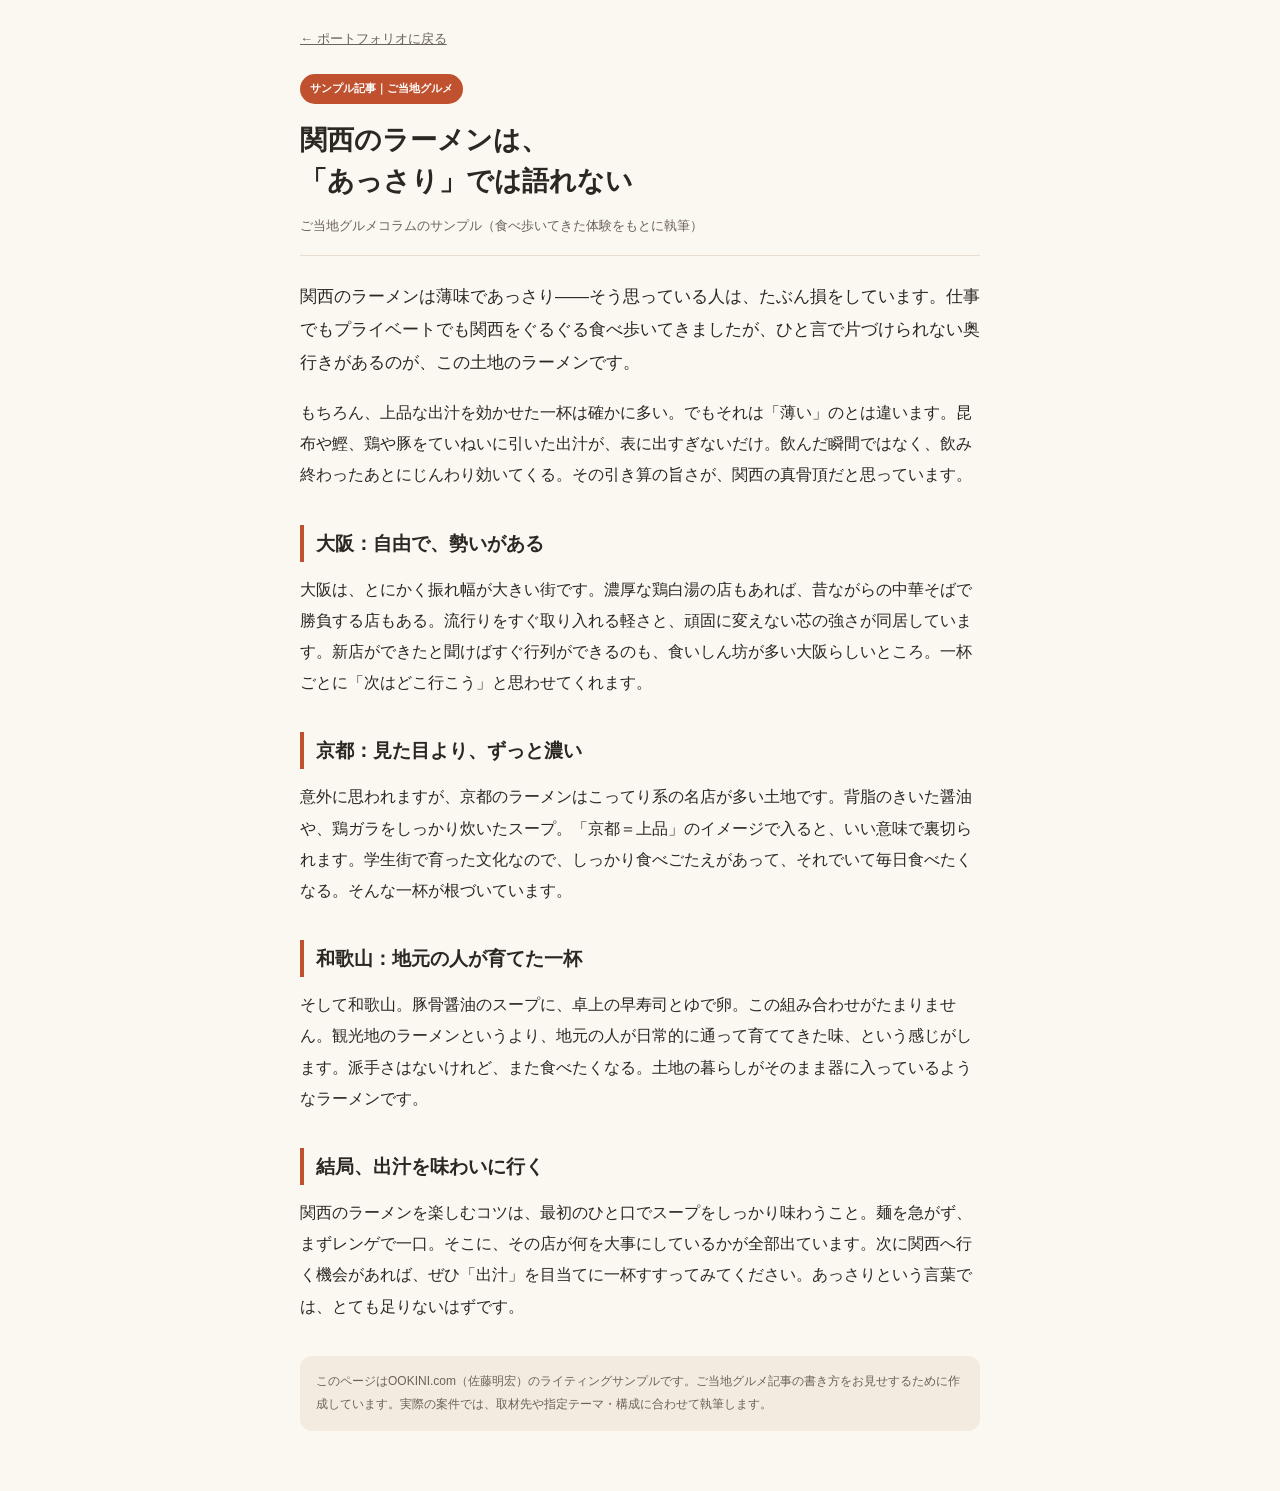
==== articles/関西ご当地ラーメン.html @ 9a379c71 "OOKINI.com ポートフォリオ初版（LP3点＋ライティングサンプル2本） Co-Authored-By: Claude Opus 4.8 <noreply@anthropic.com>" ====
<!DOCTYPE html>
<html lang="ja">
<head>
<meta charset="UTF-8">
<meta name="viewport" content="width=device-width, initial-scale=1.0">
<title>関西のラーメンは、出汁で語れ。｜ご当地グルメ（サンプル記事）</title>
<style>
  :root{--ink:#2b2723;--sub:#6b6258;--line:#e7ddd0;--bg:#fbf7f1;--accent:#c0512f;--soft:#f3ebe0}
  *{box-sizing:border-box;margin:0;padding:0}
  body{font-family:"Hiragino Kaku Gothic ProN","Yu Gothic",sans-serif;color:var(--ink);background:var(--bg);line-height:1.95}
  .top{max-width:720px;margin:0 auto;padding:22px 20px 0}
  .back{font-size:13px;color:var(--sub)}
  article{max-width:720px;margin:0 auto;padding:18px 20px 60px}
  .tag{display:inline-block;font-size:11px;font-weight:700;color:#fff;background:var(--accent);padding:4px 10px;border-radius:20px}
  h1{font-size:27px;font-weight:700;line-height:1.55;margin:16px 0 10px}
  .meta{font-size:13px;color:var(--sub);border-bottom:1px solid var(--line);padding-bottom:16px;margin-bottom:24px}
  h2{font-size:19px;font-weight:700;margin:34px 0 12px;padding-left:12px;border-left:4px solid var(--accent)}
  p{font-size:16px;margin:0 0 18px}
  .lead{font-size:17px;font-weight:500}
  .note{font-size:12px;color:var(--sub);background:var(--soft);border-radius:12px;padding:14px 16px;margin-top:34px}
</style>
</head>
<body>
<div class="top"><a class="back" href="../index.html">← ポートフォリオに戻る</a></div>
<article>
  <span class="tag">サンプル記事｜ご当地グルメ</span>
  <h1>関西のラーメンは、<br>「あっさり」では語れない</h1>
  <div class="meta">ご当地グルメコラムのサンプル（食べ歩いてきた体験をもとに執筆）</div>

  <p class="lead">関西のラーメンは薄味であっさり——そう思っている人は、たぶん損をしています。仕事でもプライベートでも関西をぐるぐる食べ歩いてきましたが、ひと言で片づけられない奥行きがあるのが、この土地のラーメンです。</p>

  <p>もちろん、上品な出汁を効かせた一杯は確かに多い。でもそれは「薄い」のとは違います。昆布や鰹、鶏や豚をていねいに引いた出汁が、表に出すぎないだけ。飲んだ瞬間ではなく、飲み終わったあとにじんわり効いてくる。その引き算の旨さが、関西の真骨頂だと思っています。</p>

  <h2>大阪：自由で、勢いがある</h2>
  <p>大阪は、とにかく振れ幅が大きい街です。濃厚な鶏白湯の店もあれば、昔ながらの中華そばで勝負する店もある。流行りをすぐ取り入れる軽さと、頑固に変えない芯の強さが同居しています。新店ができたと聞けばすぐ行列ができるのも、食いしん坊が多い大阪らしいところ。一杯ごとに「次はどこ行こう」と思わせてくれます。</p>

  <h2>京都：見た目より、ずっと濃い</h2>
  <p>意外に思われますが、京都のラーメンはこってり系の名店が多い土地です。背脂のきいた醤油や、鶏ガラをしっかり炊いたスープ。「京都＝上品」のイメージで入ると、いい意味で裏切られます。学生街で育った文化なので、しっかり食べごたえがあって、それでいて毎日食べたくなる。そんな一杯が根づいています。</p>

  <h2>和歌山：地元の人が育てた一杯</h2>
  <p>そして和歌山。豚骨醤油のスープに、卓上の早寿司とゆで卵。この組み合わせがたまりません。観光地のラーメンというより、地元の人が日常的に通って育ててきた味、という感じがします。派手さはないけれど、また食べたくなる。土地の暮らしがそのまま器に入っているようなラーメンです。</p>

  <h2>結局、出汁を味わいに行く</h2>
  <p>関西のラーメンを楽しむコツは、最初のひと口でスープをしっかり味わうこと。麺を急がず、まずレンゲで一口。そこに、その店が何を大事にしているかが全部出ています。次に関西へ行く機会があれば、ぜひ「出汁」を目当てに一杯すすってみてください。あっさりという言葉では、とても足りないはずです。</p>

  <div class="note">このページはOOKINI.com（佐藤明宏）のライティングサンプルです。ご当地グルメ記事の書き方をお見せするために作成しています。実際の案件では、取材先や指定テーマ・構成に合わせて執筆します。</div>
</article>
</body>
</html>
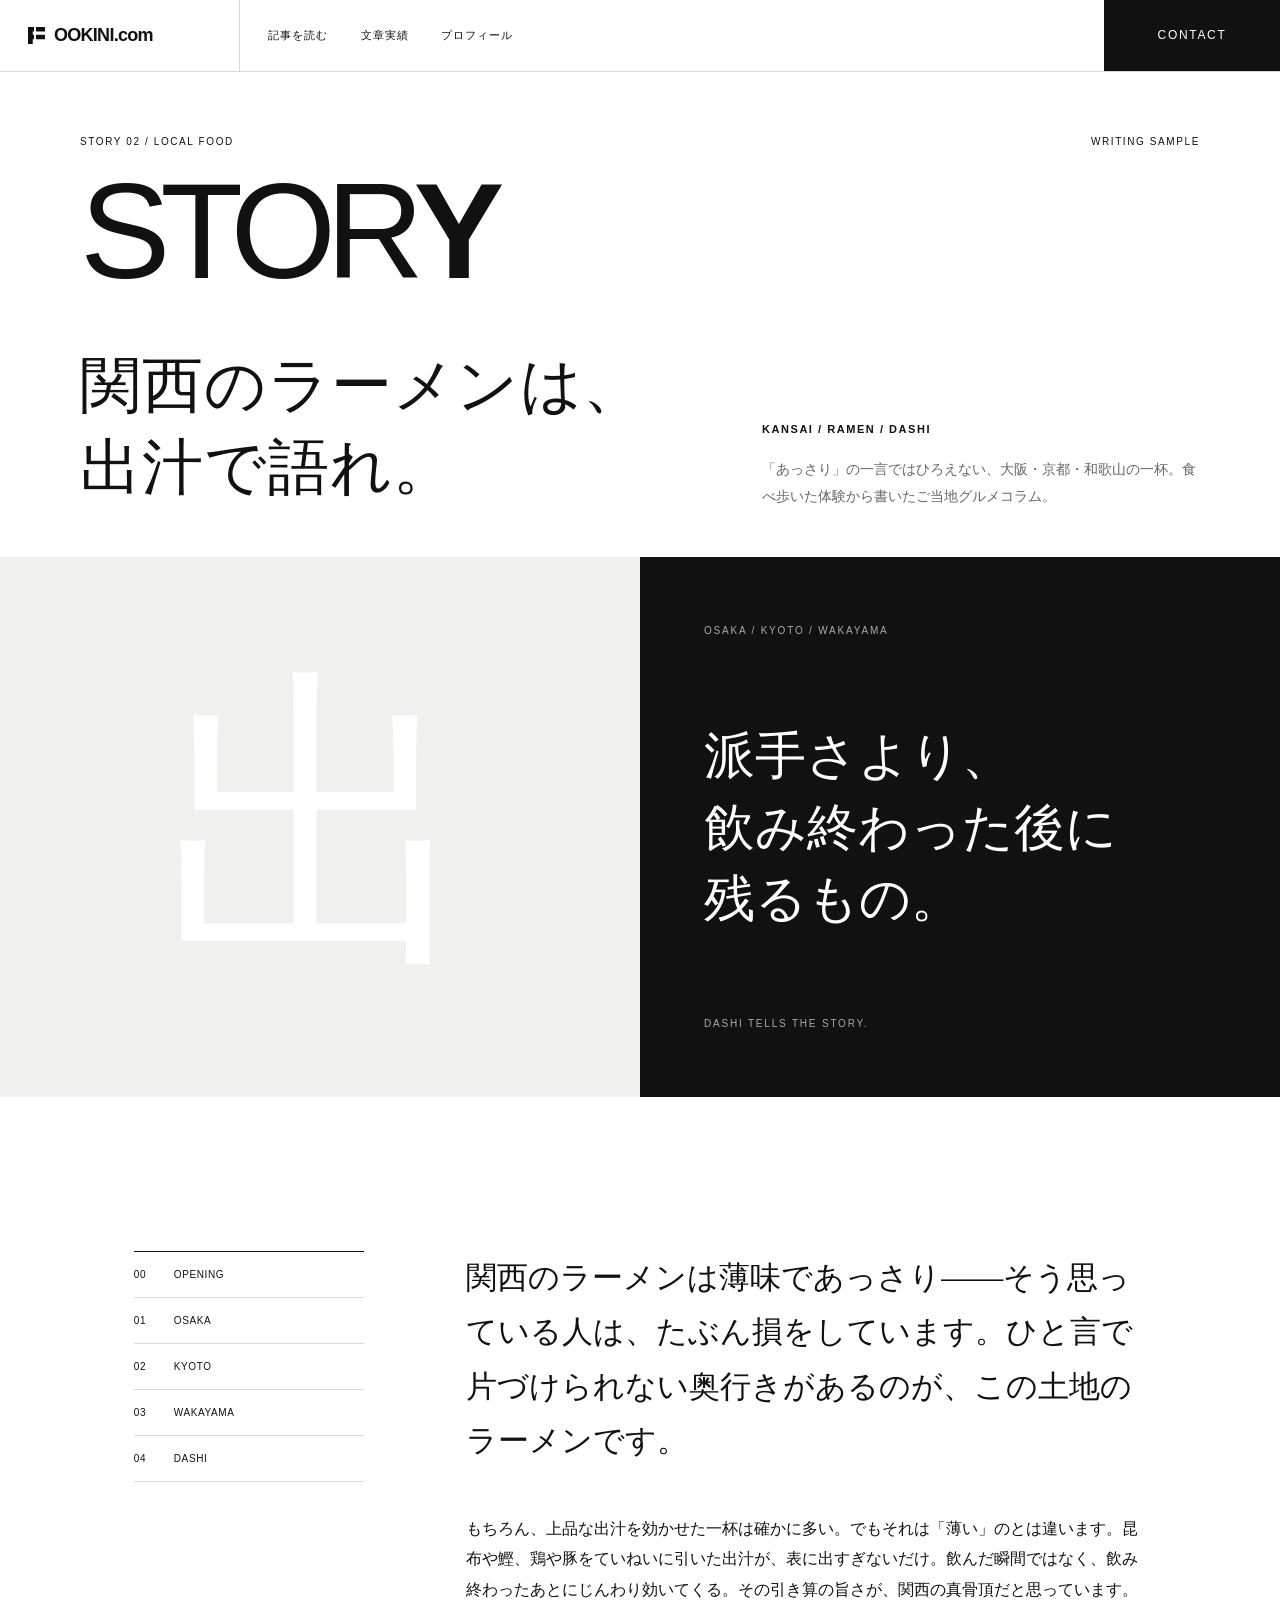
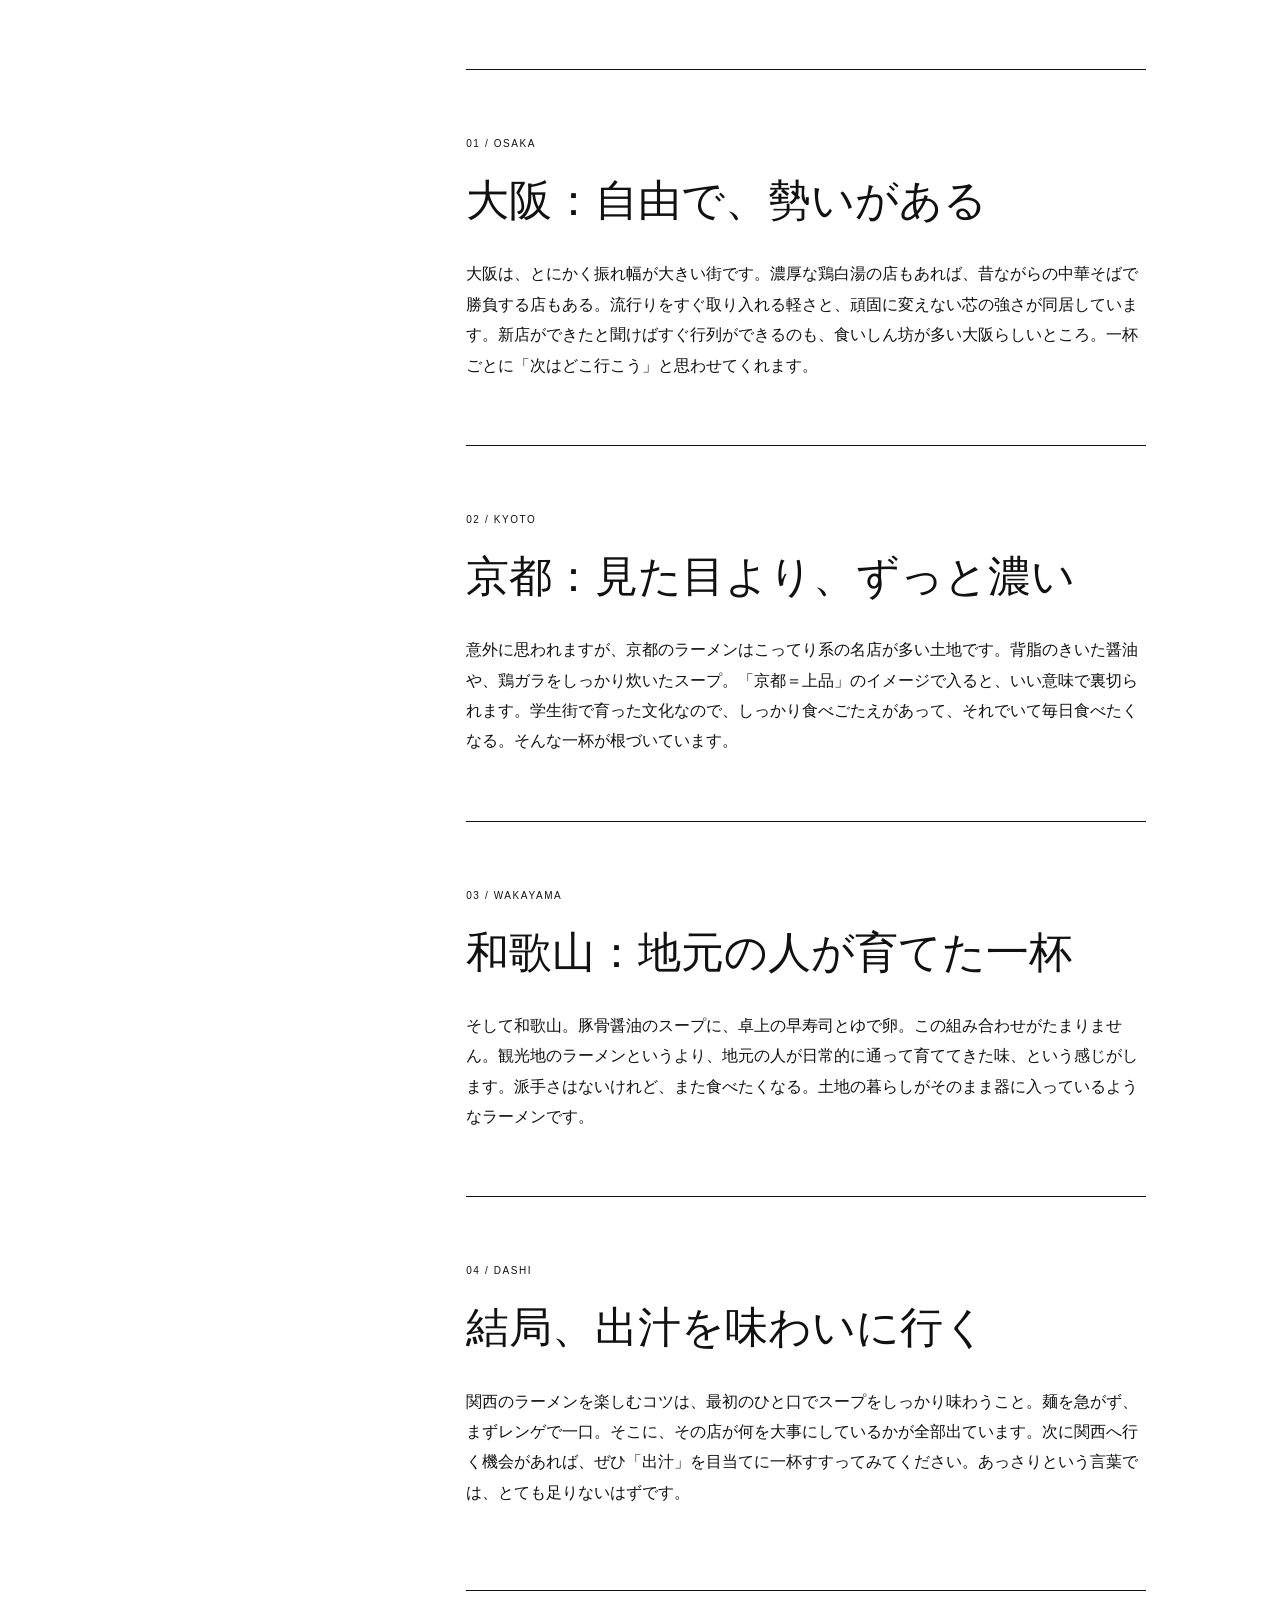
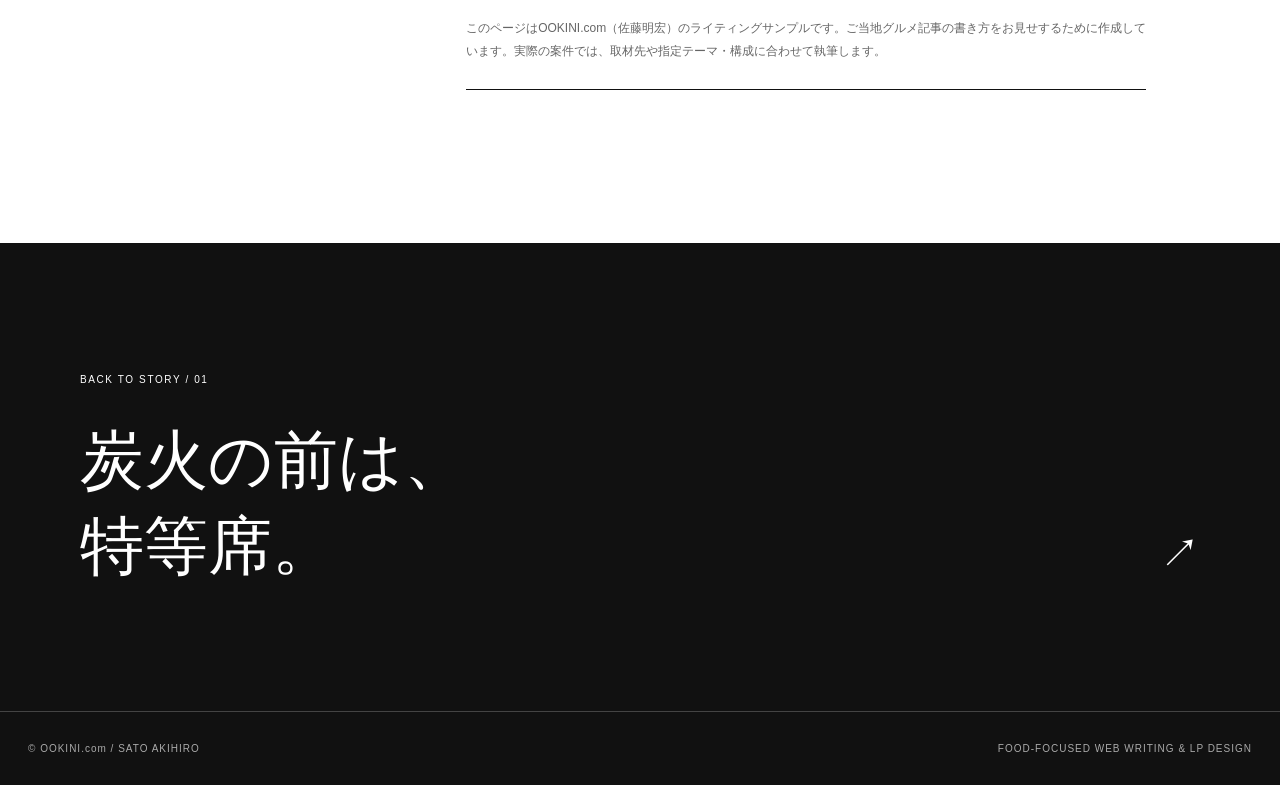
==== commit 9ba30934: "ポートフォリオTOP: PC/スマホ両対応で見出しの見切れ修正・キャッチ拡大＋縦組み英字・改行と読点を改善" ====
--- a/articles/関西ご当地ラーメン.html
+++ b/articles/関西ご当地ラーメン.html
@@ -1,49 +1,37 @@
-<!DOCTYPE html>
+<!doctype html>
 <html lang="ja">
 <head>
-<meta charset="UTF-8">
-<meta name="viewport" content="width=device-width, initial-scale=1.0">
-<title>関西のラーメンは、出汁で語れ。｜ご当地グルメ（サンプル記事）</title>
+<meta charset="utf-8">
+<meta name="viewport" content="width=device-width,initial-scale=1">
+<title>関西のラーメンは、出汁で語れ。｜OOKINI.com</title>
+<meta name="description" content="食べ歩いてきた体験から書いた、OOKINI.comの関西ご当地ラーメンコラムです。">
 <style>
-  :root{--ink:#2b2723;--sub:#6b6258;--line:#e7ddd0;--bg:#fbf7f1;--accent:#c0512f;--soft:#f3ebe0}
-  *{box-sizing:border-box;margin:0;padding:0}
-  body{font-family:"Hiragino Kaku Gothic ProN","Yu Gothic",sans-serif;color:var(--ink);background:var(--bg);line-height:1.95}
-  .top{max-width:720px;margin:0 auto;padding:22px 20px 0}
-  .back{font-size:13px;color:var(--sub)}
-  article{max-width:720px;margin:0 auto;padding:18px 20px 60px}
-  .tag{display:inline-block;font-size:11px;font-weight:700;color:#fff;background:var(--accent);padding:4px 10px;border-radius:20px}
-  h1{font-size:27px;font-weight:700;line-height:1.55;margin:16px 0 10px}
-  .meta{font-size:13px;color:var(--sub);border-bottom:1px solid var(--line);padding-bottom:16px;margin-bottom:24px}
-  h2{font-size:19px;font-weight:700;margin:34px 0 12px;padding-left:12px;border-left:4px solid var(--accent)}
-  p{font-size:16px;margin:0 0 18px}
-  .lead{font-size:17px;font-weight:500}
-  .note{font-size:12px;color:var(--sub);background:var(--soft);border-radius:12px;padding:14px 16px;margin-top:34px}
+:root{--white:#fff;--ink:#111;--gray:#f0f0ee;--line:#d9d9d5;--muted:#666;--accent:#d9552f;--sans:"Helvetica Neue","Hiragino Kaku Gothic ProN","Yu Gothic",Arial,sans-serif;--serif:"Yu Mincho","Hiragino Mincho ProN",serif}
+*{box-sizing:border-box}html{scroll-behavior:smooth}body{margin:0;background:var(--white);color:var(--ink);font-family:var(--sans);line-height:1.9;-webkit-font-smoothing:antialiased;overflow-x:hidden}a{color:inherit;text-decoration:none}img{display:block;width:100%;height:100%;object-fit:cover}.shell{width:min(1120px,calc(100% - 40px));margin-inline:auto}
+.progress{position:fixed;z-index:200;left:0;top:0;width:0;height:3px;background:var(--accent)}.header{position:fixed;z-index:100;left:0;right:0;top:0;height:72px;background:rgba(255,255,255,.95);backdrop-filter:blur(12px);display:grid;grid-template-columns:240px 1fr 176px;border-bottom:1px solid var(--line);transition:transform .35s}.header.is-hidden{transform:translateY(-105%)}.brand{display:flex;align-items:center;padding:0 28px;font-size:18px;font-weight:900;letter-spacing:-.04em;border-right:1px solid var(--line)}.brand:before{content:"";width:17px;height:17px;margin-right:9px;background:linear-gradient(90deg,var(--ink) 0 35%,transparent 35% 48%,var(--ink) 48% 100%);clip-path:polygon(0 0,100% 0,100% 27%,28% 27%,28% 45%,100% 45%,100% 72%,28% 72%,28% 100%,0 100%)}.nav{display:flex;align-items:center;padding:0 28px;gap:32px;font-size:11px;letter-spacing:.1em}.nav a{position:relative}.nav a:after{content:"";position:absolute;left:0;right:100%;bottom:-5px;border-bottom:1px solid;transition:right .25s}.nav a:hover:after{right:0}.contact-link{display:flex;align-items:center;justify-content:center;background:var(--ink);color:#fff;font-size:12px;letter-spacing:.14em;text-transform:uppercase}
+.hero{padding:132px 0 0}.eyebrow{display:flex;justify-content:space-between;gap:20px;margin-bottom:26px;font-size:10px;letter-spacing:.16em;text-transform:uppercase}.hero-title{margin:0;font-size:clamp(66px,10.6vw,152px);font-weight:300;line-height:.8;letter-spacing:-.075em}.hero-title strong{font-weight:900}.hero-grid{display:grid;grid-template-columns:minmax(0,1.15fr) minmax(310px,.85fr);gap:clamp(38px,7vw,105px);align-items:end;margin:58px 0 48px}.hero h1{margin:0;font-family:var(--serif);font-size:clamp(34px,4.8vw,66px);font-weight:500;line-height:1.35;letter-spacing:.02em}.intro{margin:0;color:var(--muted);font-size:14px}.intro b{display:block;margin-bottom:16px;color:var(--ink);font-size:11px;letter-spacing:.14em}.visual{position:relative;height:min(54vw,620px);min-height:390px;overflow:hidden;background:var(--ink)}.visual img{filter:saturate(.9) brightness(1.12);animation:breath 13s ease-in-out infinite alternate}.visual-caption{position:absolute;left:0;bottom:0;background:#fff;padding:17px 25px;font-size:10px;letter-spacing:.16em}.visual-side{position:absolute;right:15px;top:17px;color:#fff;writing-mode:vertical-rl;font-size:9px;letter-spacing:.2em;text-shadow:0 1px 8px #000}@keyframes breath{to{transform:scale(1.025)}}.visual.type-visual{display:grid;grid-template-columns:1fr 1fr;background:var(--gray);min-height:440px;height:min(43vw,540px)}.type-visual .kanji{display:grid;place-items:center;font-family:var(--serif);font-size:clamp(150px,25vw,390px);line-height:.7;color:#fff;overflow:hidden}.type-visual .type-copy{background:var(--ink);color:#fff;padding:clamp(30px,5vw,72px);display:flex;flex-direction:column;justify-content:space-between}.type-visual .type-copy b{font-family:var(--serif);font-size:clamp(30px,4vw,58px);font-weight:500;line-height:1.4}.type-visual .type-copy span{font-size:10px;letter-spacing:.18em;color:#aaa}
+.story{display:grid;grid-template-columns:230px minmax(0,680px);justify-content:center;gap:clamp(40px,8vw,120px);padding:clamp(92px,12vw,160px) 0}.story-nav{position:sticky;top:112px;align-self:start;border-top:1px solid var(--ink)}.story-nav a{display:grid;grid-template-columns:30px 1fr;gap:10px;padding:13px 0;border-bottom:1px solid var(--line);font-size:10px;letter-spacing:.06em}.story-nav a:hover{color:var(--accent)}.article-body .lead{font-family:var(--serif);font-size:clamp(22px,2.5vw,31px);line-height:1.75;margin:0 0 46px}.article-body p{font-size:16px;margin:0 0 26px}.chapter{padding-top:64px;margin-top:64px;border-top:1px solid var(--ink)}.chapter-no{display:block;margin-bottom:18px;font-size:10px;letter-spacing:.16em}.chapter h2{font-family:var(--serif);font-size:clamp(27px,3.4vw,43px);font-weight:500;line-height:1.4;margin:0 0 28px}.note{margin-top:82px;padding:26px 0;border-top:1px solid var(--ink);border-bottom:1px solid var(--ink);font-size:12px;color:var(--muted)}
+.next{background:var(--ink);color:#fff;padding:clamp(75px,10vw,120px) 0}.next a{display:grid;grid-template-columns:1fr auto;gap:24px;align-items:end}.next small{font-size:10px;letter-spacing:.16em}.next h2{font-family:var(--serif);font-size:clamp(34px,5vw,68px);font-weight:500;line-height:1.35;margin:24px 0 0}.next span{font-size:40px}.next a:hover h2{color:#ef8a68}footer{padding:27px 28px;border-top:1px solid #444;background:var(--ink);color:#aaa;display:flex;justify-content:space-between;gap:20px;font-size:10px;letter-spacing:.1em}
+.reveal{opacity:0;transform:translateY(30px);transition:opacity .7s ease,transform .85s cubic-bezier(.2,.7,.2,1)}.reveal.in{opacity:1;transform:none}
+@media(max-width:820px){.header{grid-template-columns:1fr 120px;height:64px}.brand{padding:0 18px;border:0}.nav{display:none}.hero{padding-top:104px}.hero-grid{grid-template-columns:1fr;align-items:start;margin:40px 0}.visual{height:60svh}.visual.type-visual{height:auto;grid-template-columns:1fr}.type-visual .kanji{min-height:270px}.type-visual .type-copy{min-height:300px}.story{grid-template-columns:1fr;padding-inline:20px}.story-nav{position:static;display:none}.next a{align-items:start}.next span{font-size:30px}}
+@media(max-width:480px){.shell{width:calc(100% - 28px)}.contact-link{font-size:10px}.hero-title{font-size:20vw}.visual{min-height:390px}.article-body p{font-size:15px}.story{padding-inline:14px}.next h2{font-size:32px}footer{flex-direction:column}}
+@media(prefers-reduced-motion:reduce){*{animation:none!important;transition-duration:.01ms!important;scroll-behavior:auto!important}.reveal{opacity:1;transform:none}}
 </style>
 </head>
 <body>
-<div class="top"><a class="back" href="../index.html">← ポートフォリオに戻る</a></div>
-<article>
-  <span class="tag">サンプル記事｜ご当地グルメ</span>
-  <h1>関西のラーメンは、<br>「あっさり」では語れない</h1>
-  <div class="meta">ご当地グルメコラムのサンプル（食べ歩いてきた体験をもとに執筆）</div>
-
-  <p class="lead">関西のラーメンは薄味であっさり——そう思っている人は、たぶん損をしています。仕事でもプライベートでも関西をぐるぐる食べ歩いてきましたが、ひと言で片づけられない奥行きがあるのが、この土地のラーメンです。</p>
-
-  <p>もちろん、上品な出汁を効かせた一杯は確かに多い。でもそれは「薄い」のとは違います。昆布や鰹、鶏や豚をていねいに引いた出汁が、表に出すぎないだけ。飲んだ瞬間ではなく、飲み終わったあとにじんわり効いてくる。その引き算の旨さが、関西の真骨頂だと思っています。</p>
-
-  <h2>大阪：自由で、勢いがある</h2>
-  <p>大阪は、とにかく振れ幅が大きい街です。濃厚な鶏白湯の店もあれば、昔ながらの中華そばで勝負する店もある。流行りをすぐ取り入れる軽さと、頑固に変えない芯の強さが同居しています。新店ができたと聞けばすぐ行列ができるのも、食いしん坊が多い大阪らしいところ。一杯ごとに「次はどこ行こう」と思わせてくれます。</p>
-
-  <h2>京都：見た目より、ずっと濃い</h2>
-  <p>意外に思われますが、京都のラーメンはこってり系の名店が多い土地です。背脂のきいた醤油や、鶏ガラをしっかり炊いたスープ。「京都＝上品」のイメージで入ると、いい意味で裏切られます。学生街で育った文化なので、しっかり食べごたえがあって、それでいて毎日食べたくなる。そんな一杯が根づいています。</p>
-
-  <h2>和歌山：地元の人が育てた一杯</h2>
-  <p>そして和歌山。豚骨醤油のスープに、卓上の早寿司とゆで卵。この組み合わせがたまりません。観光地のラーメンというより、地元の人が日常的に通って育ててきた味、という感じがします。派手さはないけれど、また食べたくなる。土地の暮らしがそのまま器に入っているようなラーメンです。</p>
-
-  <h2>結局、出汁を味わいに行く</h2>
-  <p>関西のラーメンを楽しむコツは、最初のひと口でスープをしっかり味わうこと。麺を急がず、まずレンゲで一口。そこに、その店が何を大事にしているかが全部出ています。次に関西へ行く機会があれば、ぜひ「出汁」を目当てに一杯すすってみてください。あっさりという言葉では、とても足りないはずです。</p>
-
-  <div class="note">このページはOOKINI.com（佐藤明宏）のライティングサンプルです。ご当地グルメ記事の書き方をお見せするために作成しています。実際の案件では、取材先や指定テーマ・構成に合わせて執筆します。</div>
-</article>
-</body>
-</html>
+<div class="progress" aria-hidden="true"></div>
+<header class="header"><a class="brand" href="../index.html">OOKINI.com</a><nav class="nav" aria-label="記事ナビゲーション"><a href="#story">記事を読む</a><a href="../index.html#writing">文章実績</a><a href="../index.html#profile">プロフィール</a></nav><a class="contact-link" href="../index.html#contact">Contact</a></header>
+<main>
+<section class="hero"><div class="shell"><div class="eyebrow reveal"><span>Story 02 / Local food</span><span>Writing sample</span></div><p class="hero-title reveal">STOR<strong>Y</strong></p><div class="hero-grid"><h1 class="reveal">関西のラーメンは、<br>出汁で語れ。</h1><p class="intro reveal"><b>KANSAI / RAMEN / DASHI</b>「あっさり」の一言ではひろえない、大阪・京都・和歌山の一杯。食べ歩いた体験から書いたご当地グルメコラム。</p></div></div><div class="visual type-visual" aria-label="出汁と関西のラーメンを表すタイポグラフィ"><div class="kanji">出</div><div class="type-copy"><span>OSAKA / KYOTO / WAKAYAMA</span><b>派手さより、<br>飲み終わった後に<br>残るもの。</b><span>DASHI TELLS THE STORY.</span></div></div></section>
+<section class="story shell" id="story"><aside class="story-nav"><a href="#opening"><span>00</span><span>OPENING</span></a><a href="#osaka"><span>01</span><span>OSAKA</span></a><a href="#kyoto"><span>02</span><span>KYOTO</span></a><a href="#wakayama"><span>03</span><span>WAKAYAMA</span></a><a href="#dashi"><span>04</span><span>DASHI</span></a></aside><article class="article-body">
+<p class="lead reveal" id="opening">関西のラーメンは薄味であっさり——そう思っている人は、たぶん損をしています。ひと言で片づけられない奥行きがあるのが、この土地のラーメンです。</p>
+<p class="reveal">もちろん、上品な出汁を効かせた一杯は確かに多い。でもそれは「薄い」のとは違います。昆布や鰹、鶏や豚をていねいに引いた出汁が、表に出すぎないだけ。飲んだ瞬間ではなく、飲み終わったあとにじんわり効いてくる。その引き算の旨さが、関西の真骨頂だと思っています。</p>
+<section class="chapter reveal" id="osaka"><span class="chapter-no">01 / OSAKA</span><h2>大阪：自由で、勢いがある</h2><p>大阪は、とにかく振れ幅が大きい街です。濃厚な鶏白湯の店もあれば、昔ながらの中華そばで勝負する店もある。流行りをすぐ取り入れる軽さと、頑固に変えない芯の強さが同居しています。新店ができたと聞けばすぐ行列ができるのも、食いしん坊が多い大阪らしいところ。一杯ごとに「次はどこ行こう」と思わせてくれます。</p></section>
+<section class="chapter reveal" id="kyoto"><span class="chapter-no">02 / KYOTO</span><h2>京都：見た目より、ずっと濃い</h2><p>意外に思われますが、京都のラーメンはこってり系の名店が多い土地です。背脂のきいた醤油や、鶏ガラをしっかり炊いたスープ。「京都＝上品」のイメージで入ると、いい意味で裏切られます。学生街で育った文化なので、しっかり食べごたえがあって、それでいて毎日食べたくなる。そんな一杯が根づいています。</p></section>
+<section class="chapter reveal" id="wakayama"><span class="chapter-no">03 / WAKAYAMA</span><h2>和歌山：地元の人が育てた一杯</h2><p>そして和歌山。豚骨醤油のスープに、卓上の早寿司とゆで卵。この組み合わせがたまりません。観光地のラーメンというより、地元の人が日常的に通って育ててきた味、という感じがします。派手さはないけれど、また食べたくなる。土地の暮らしがそのまま器に入っているようなラーメンです。</p></section>
+<section class="chapter reveal" id="dashi"><span class="chapter-no">04 / DASHI</span><h2>結局、出汁を味わいに行く</h2><p>関西のラーメンを楽しむコツは、最初のひと口でスープをしっかり味わうこと。麺を急がず、まずレンゲで一口。そこに、その店が何を大事にしているかが全部出ています。次に関西へ行く機会があれば、ぜひ「出汁」を目当てに一杯すすってみてください。あっさりという言葉では、とても足りないはずです。</p></section>
+<div class="note reveal">このページはOOKINI.com（佐藤明宏）のライティングサンプルです。ご当地グルメ記事の書き方をお見せするために作成しています。実際の案件では、取材先や指定テーマ・構成に合わせて執筆します。</div></article></section>
+<section class="next"><a class="shell" href="飲食店紹介_炭火焼鳥鳥八.html"><div><small>BACK TO STORY / 01</small><h2>炭火の前は、<br>特等席。</h2></div><span>↗</span></a></section>
+</main><footer><span>© OOKINI.com / SATO AKIHIRO</span><span>FOOD-FOCUSED WEB WRITING &amp; LP DESIGN</span></footer>
+<script>const reduce=matchMedia('(prefers-reduced-motion: reduce)').matches,progress=document.querySelector('.progress'),header=document.querySelector('.header');let lastY=0,scheduled=false;function update(){const y=scrollY,max=document.documentElement.scrollHeight-innerHeight;progress.style.width=(max>0?Math.min(100,y/max*100):0)+'%';header.classList.toggle('is-hidden',y>lastY&&y>180);lastY=y;scheduled=false}addEventListener('scroll',()=>{if(!scheduled){requestAnimationFrame(update);scheduled=true}},{passive:true});const observer=new IntersectionObserver(entries=>entries.forEach(entry=>{if(entry.isIntersecting){entry.target.classList.add('in');observer.unobserve(entry.target)}}),{threshold:.1});document.querySelectorAll('.reveal').forEach(el=>observer.observe(el));document.querySelectorAll('a[href^="#"]').forEach(a=>a.addEventListener('click',e=>{const t=document.querySelector(a.getAttribute('href'));if(t){e.preventDefault();t.scrollIntoView({behavior:reduce?'auto':'smooth'})}}));update();</script>
+</body></html>
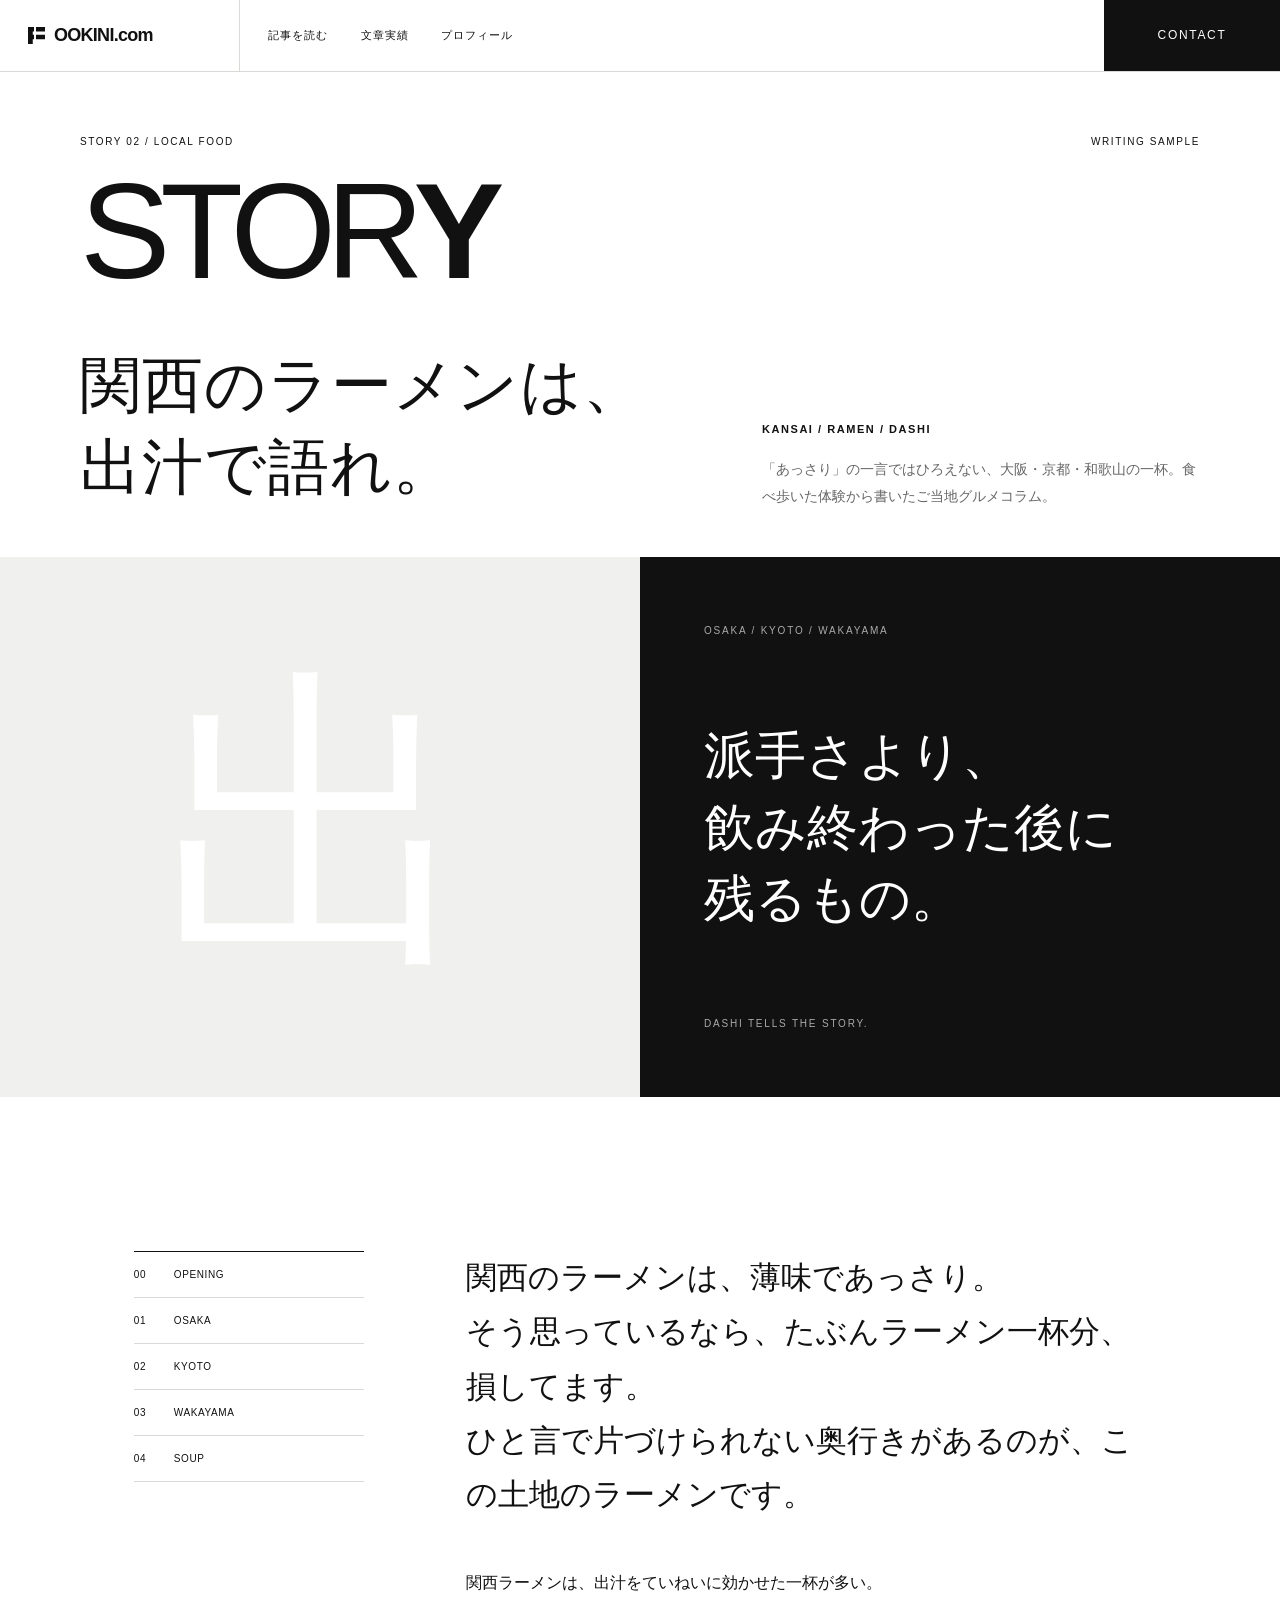
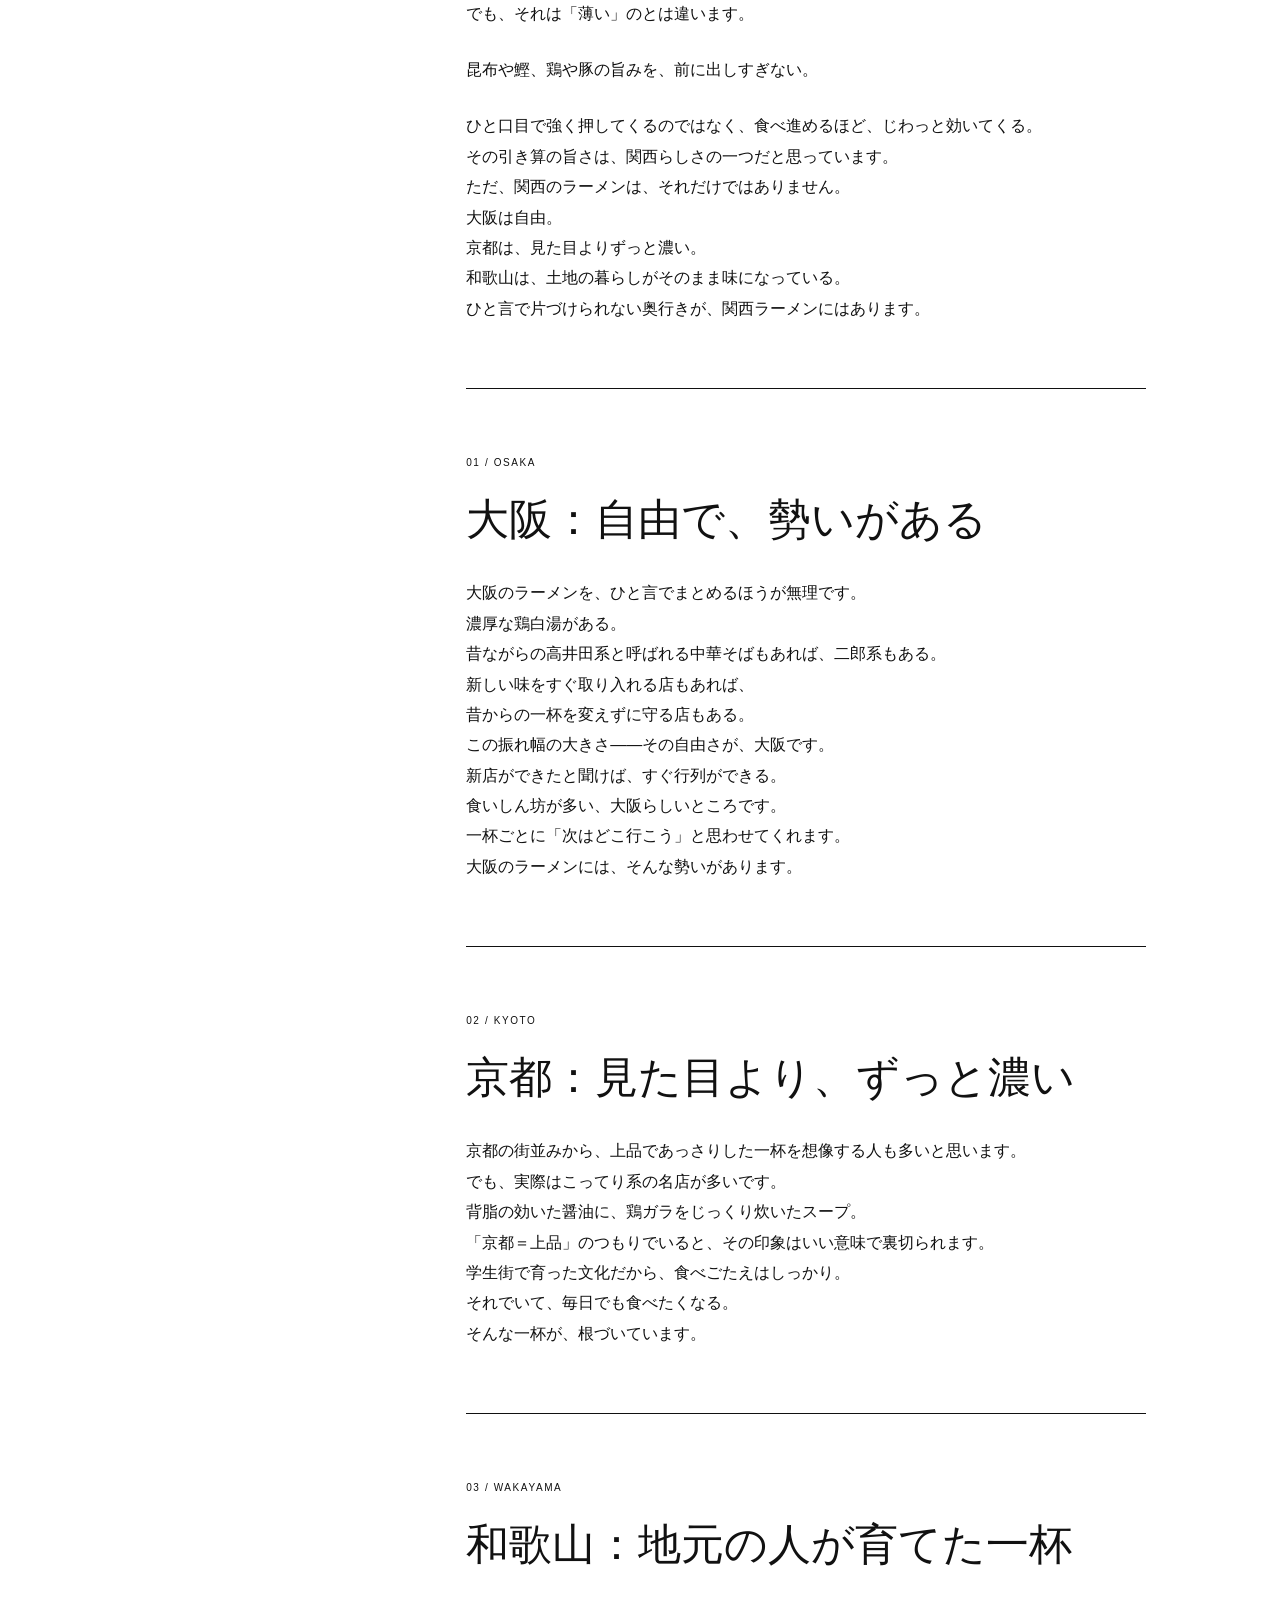
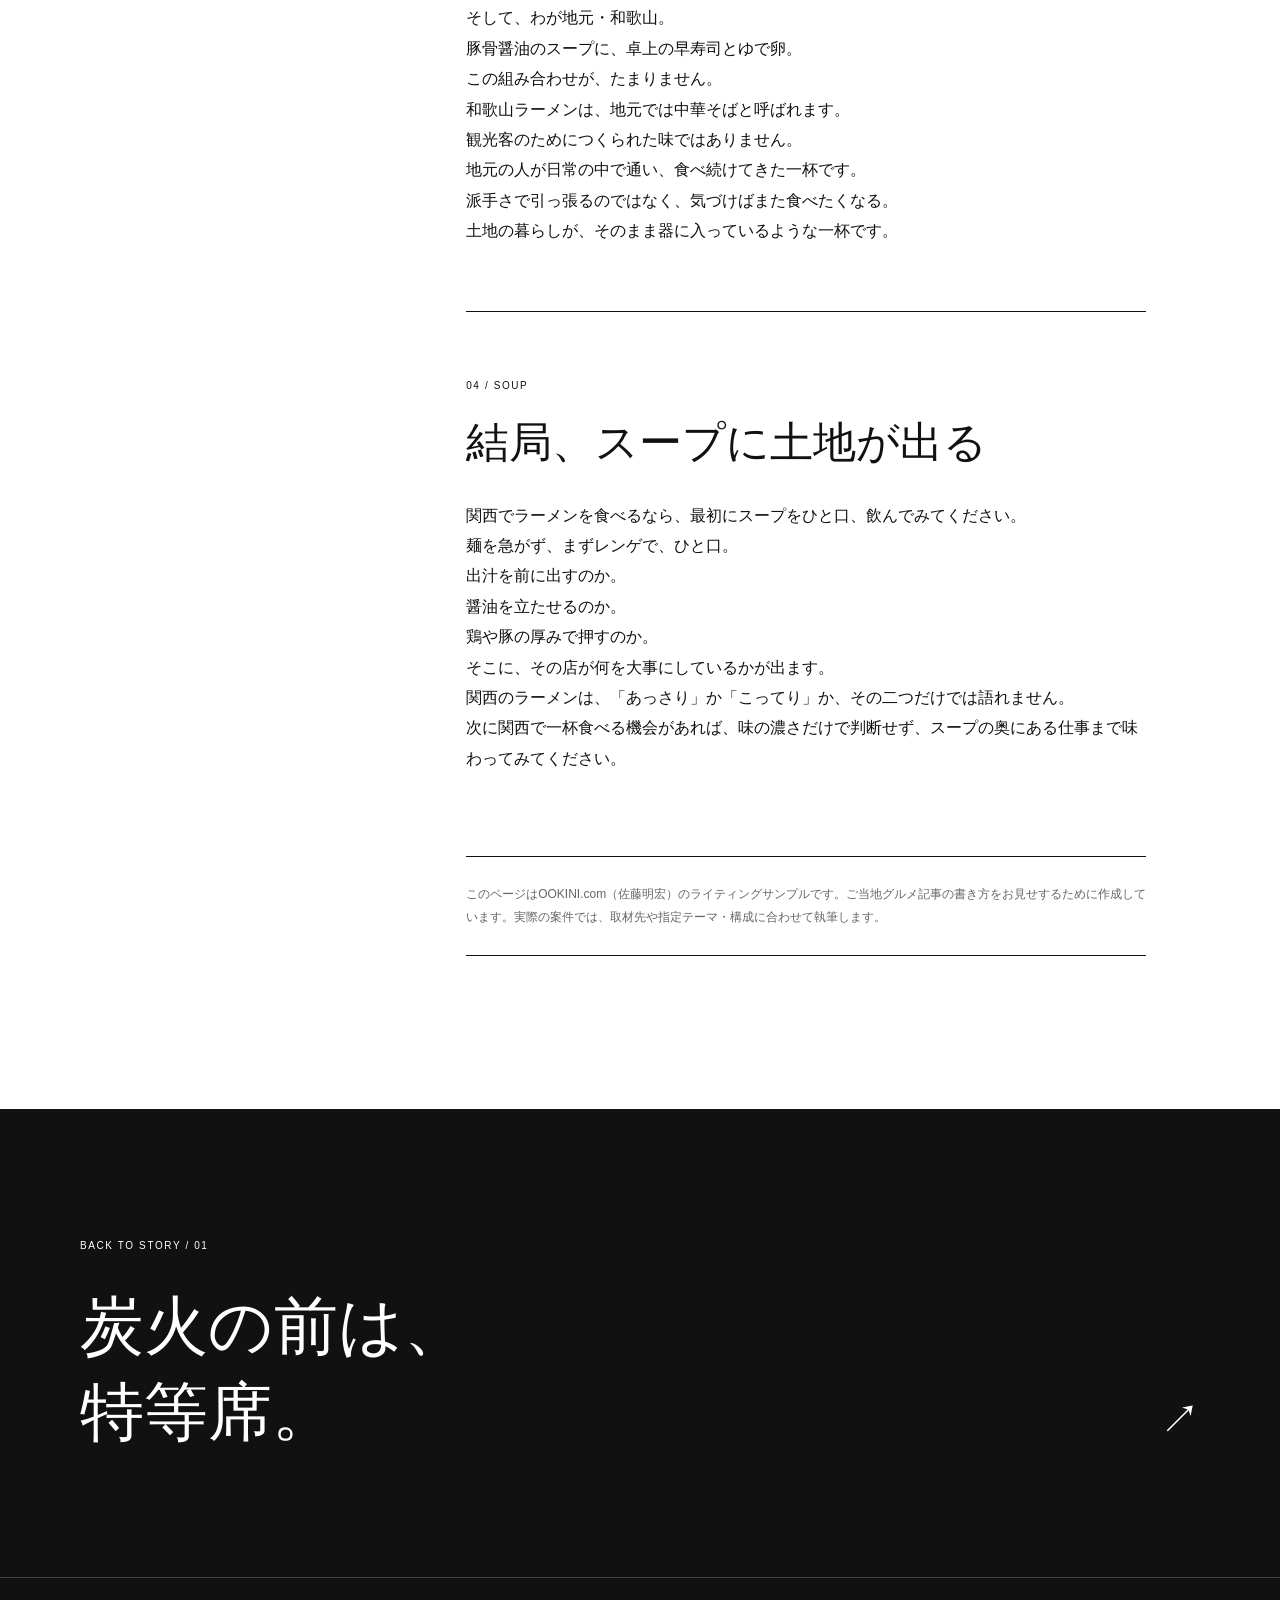
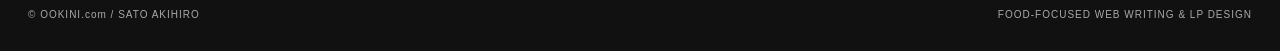
==== commit c49cd77e: "関西ラーメン記事: 本文を最新版に差し替え・校正反映（04 DASHI→SOUP、文法/語の精度/読点）" ====
--- a/articles/関西ご当地ラーメン.html
+++ b/articles/関西ご当地ラーメン.html
@@ -23,13 +23,15 @@
 <header class="header"><a class="brand" href="../index.html">OOKINI.com</a><nav class="nav" aria-label="記事ナビゲーション"><a href="#story">記事を読む</a><a href="../index.html#writing">文章実績</a><a href="../index.html#profile">プロフィール</a></nav><a class="contact-link" href="../index.html#contact">Contact</a></header>
 <main>
 <section class="hero"><div class="shell"><div class="eyebrow reveal"><span>Story 02 / Local food</span><span>Writing sample</span></div><p class="hero-title reveal">STOR<strong>Y</strong></p><div class="hero-grid"><h1 class="reveal">関西のラーメンは、<br>出汁で語れ。</h1><p class="intro reveal"><b>KANSAI / RAMEN / DASHI</b>「あっさり」の一言ではひろえない、大阪・京都・和歌山の一杯。食べ歩いた体験から書いたご当地グルメコラム。</p></div></div><div class="visual type-visual" aria-label="出汁と関西のラーメンを表すタイポグラフィ"><div class="kanji">出</div><div class="type-copy"><span>OSAKA / KYOTO / WAKAYAMA</span><b>派手さより、<br>飲み終わった後に<br>残るもの。</b><span>DASHI TELLS THE STORY.</span></div></div></section>
-<section class="story shell" id="story"><aside class="story-nav"><a href="#opening"><span>00</span><span>OPENING</span></a><a href="#osaka"><span>01</span><span>OSAKA</span></a><a href="#kyoto"><span>02</span><span>KYOTO</span></a><a href="#wakayama"><span>03</span><span>WAKAYAMA</span></a><a href="#dashi"><span>04</span><span>DASHI</span></a></aside><article class="article-body">
-<p class="lead reveal" id="opening">関西のラーメンは薄味であっさり——そう思っている人は、たぶん損をしています。ひと言で片づけられない奥行きがあるのが、この土地のラーメンです。</p>
-<p class="reveal">もちろん、上品な出汁を効かせた一杯は確かに多い。でもそれは「薄い」のとは違います。昆布や鰹、鶏や豚をていねいに引いた出汁が、表に出すぎないだけ。飲んだ瞬間ではなく、飲み終わったあとにじんわり効いてくる。その引き算の旨さが、関西の真骨頂だと思っています。</p>
-<section class="chapter reveal" id="osaka"><span class="chapter-no">01 / OSAKA</span><h2>大阪：自由で、勢いがある</h2><p>大阪は、とにかく振れ幅が大きい街です。濃厚な鶏白湯の店もあれば、昔ながらの中華そばで勝負する店もある。流行りをすぐ取り入れる軽さと、頑固に変えない芯の強さが同居しています。新店ができたと聞けばすぐ行列ができるのも、食いしん坊が多い大阪らしいところ。一杯ごとに「次はどこ行こう」と思わせてくれます。</p></section>
-<section class="chapter reveal" id="kyoto"><span class="chapter-no">02 / KYOTO</span><h2>京都：見た目より、ずっと濃い</h2><p>意外に思われますが、京都のラーメンはこってり系の名店が多い土地です。背脂のきいた醤油や、鶏ガラをしっかり炊いたスープ。「京都＝上品」のイメージで入ると、いい意味で裏切られます。学生街で育った文化なので、しっかり食べごたえがあって、それでいて毎日食べたくなる。そんな一杯が根づいています。</p></section>
-<section class="chapter reveal" id="wakayama"><span class="chapter-no">03 / WAKAYAMA</span><h2>和歌山：地元の人が育てた一杯</h2><p>そして和歌山。豚骨醤油のスープに、卓上の早寿司とゆで卵。この組み合わせがたまりません。観光地のラーメンというより、地元の人が日常的に通って育ててきた味、という感じがします。派手さはないけれど、また食べたくなる。土地の暮らしがそのまま器に入っているようなラーメンです。</p></section>
-<section class="chapter reveal" id="dashi"><span class="chapter-no">04 / DASHI</span><h2>結局、出汁を味わいに行く</h2><p>関西のラーメンを楽しむコツは、最初のひと口でスープをしっかり味わうこと。麺を急がず、まずレンゲで一口。そこに、その店が何を大事にしているかが全部出ています。次に関西へ行く機会があれば、ぜひ「出汁」を目当てに一杯すすってみてください。あっさりという言葉では、とても足りないはずです。</p></section>
+<section class="story shell" id="story"><aside class="story-nav"><a href="#opening"><span>00</span><span>OPENING</span></a><a href="#osaka"><span>01</span><span>OSAKA</span></a><a href="#kyoto"><span>02</span><span>KYOTO</span></a><a href="#wakayama"><span>03</span><span>WAKAYAMA</span></a><a href="#soup"><span>04</span><span>SOUP</span></a></aside><article class="article-body">
+<p class="lead reveal" id="opening">関西のラーメンは、薄味であっさり。<br>そう思っているなら、たぶんラーメン一杯分、損してます。<br>ひと言で片づけられない奥行きがあるのが、この土地のラーメンです。</p>
+<p class="reveal">関西ラーメンは、出汁をていねいに効かせた一杯が多い。<br>でも、それは「薄い」のとは違います。</p>
+<p class="reveal">昆布や鰹、鶏や豚の旨みを、前に出しすぎない。</p>
+<p class="reveal">ひと口目で強く押してくるのではなく、食べ進めるほど、じわっと効いてくる。<br>その引き算の旨さは、関西らしさの一つだと思っています。<br>ただ、関西のラーメンは、それだけではありません。<br>大阪は自由。<br>京都は、見た目よりずっと濃い。<br>和歌山は、土地の暮らしがそのまま味になっている。<br>ひと言で片づけられない奥行きが、関西ラーメンにはあります。</p>
+<section class="chapter reveal" id="osaka"><span class="chapter-no">01 / OSAKA</span><h2>大阪：自由で、勢いがある</h2><p>大阪のラーメンを、ひと言でまとめるほうが無理です。<br>濃厚な鶏白湯がある。<br>昔ながらの高井田系と呼ばれる中華そばもあれば、二郎系もある。<br>新しい味をすぐ取り入れる店もあれば、<br>昔からの一杯を変えずに守る店もある。<br>この振れ幅の大きさ——その自由さが、大阪です。<br>新店ができたと聞けば、すぐ行列ができる。<br>食いしん坊が多い、大阪らしいところです。<br>一杯ごとに「次はどこ行こう」と思わせてくれます。<br>大阪のラーメンには、そんな勢いがあります。</p></section>
+<section class="chapter reveal" id="kyoto"><span class="chapter-no">02 / KYOTO</span><h2>京都：見た目より、ずっと濃い</h2><p>京都の街並みから、上品であっさりした一杯を想像する人も多いと思います。<br>でも、実際はこってり系の名店が多いです。<br>背脂の効いた醤油に、鶏ガラをじっくり炊いたスープ。<br>「京都＝上品」のつもりでいると、その印象はいい意味で裏切られます。<br>学生街で育った文化だから、食べごたえはしっかり。<br>それでいて、毎日でも食べたくなる。<br>そんな一杯が、根づいています。</p></section>
+<section class="chapter reveal" id="wakayama"><span class="chapter-no">03 / WAKAYAMA</span><h2>和歌山：地元の人が育てた一杯</h2><p>そして、わが地元・和歌山。<br>豚骨醤油のスープに、卓上の早寿司とゆで卵。<br>この組み合わせが、たまりません。<br>和歌山ラーメンは、地元では中華そばと呼ばれます。<br>観光客のためにつくられた味ではありません。<br>地元の人が日常の中で通い、食べ続けてきた一杯です。<br>派手さで引っ張るのではなく、気づけばまた食べたくなる。<br>土地の暮らしが、そのまま器に入っているような一杯です。</p></section>
+<section class="chapter reveal" id="soup"><span class="chapter-no">04 / SOUP</span><h2>結局、スープに土地が出る</h2><p>関西でラーメンを食べるなら、最初にスープをひと口、飲んでみてください。<br>麺を急がず、まずレンゲで、ひと口。<br>出汁を前に出すのか。<br>醤油を立たせるのか。<br>鶏や豚の厚みで押すのか。<br>そこに、その店が何を大事にしているかが出ます。<br>関西のラーメンは、「あっさり」か「こってり」か、その二つだけでは語れません。<br>次に関西で一杯食べる機会があれば、味の濃さだけで判断せず、スープの奥にある仕事まで味わってみてください。</p></section>
 <div class="note reveal">このページはOOKINI.com（佐藤明宏）のライティングサンプルです。ご当地グルメ記事の書き方をお見せするために作成しています。実際の案件では、取材先や指定テーマ・構成に合わせて執筆します。</div></article></section>
 <section class="next"><a class="shell" href="飲食店紹介_炭火焼鳥鳥八.html"><div><small>BACK TO STORY / 01</small><h2>炭火の前は、<br>特等席。</h2></div><span>↗</span></a></section>
 </main><footer><span>© OOKINI.com / SATO AKIHIRO</span><span>FOOD-FOCUSED WEB WRITING &amp; LP DESIGN</span></footer>
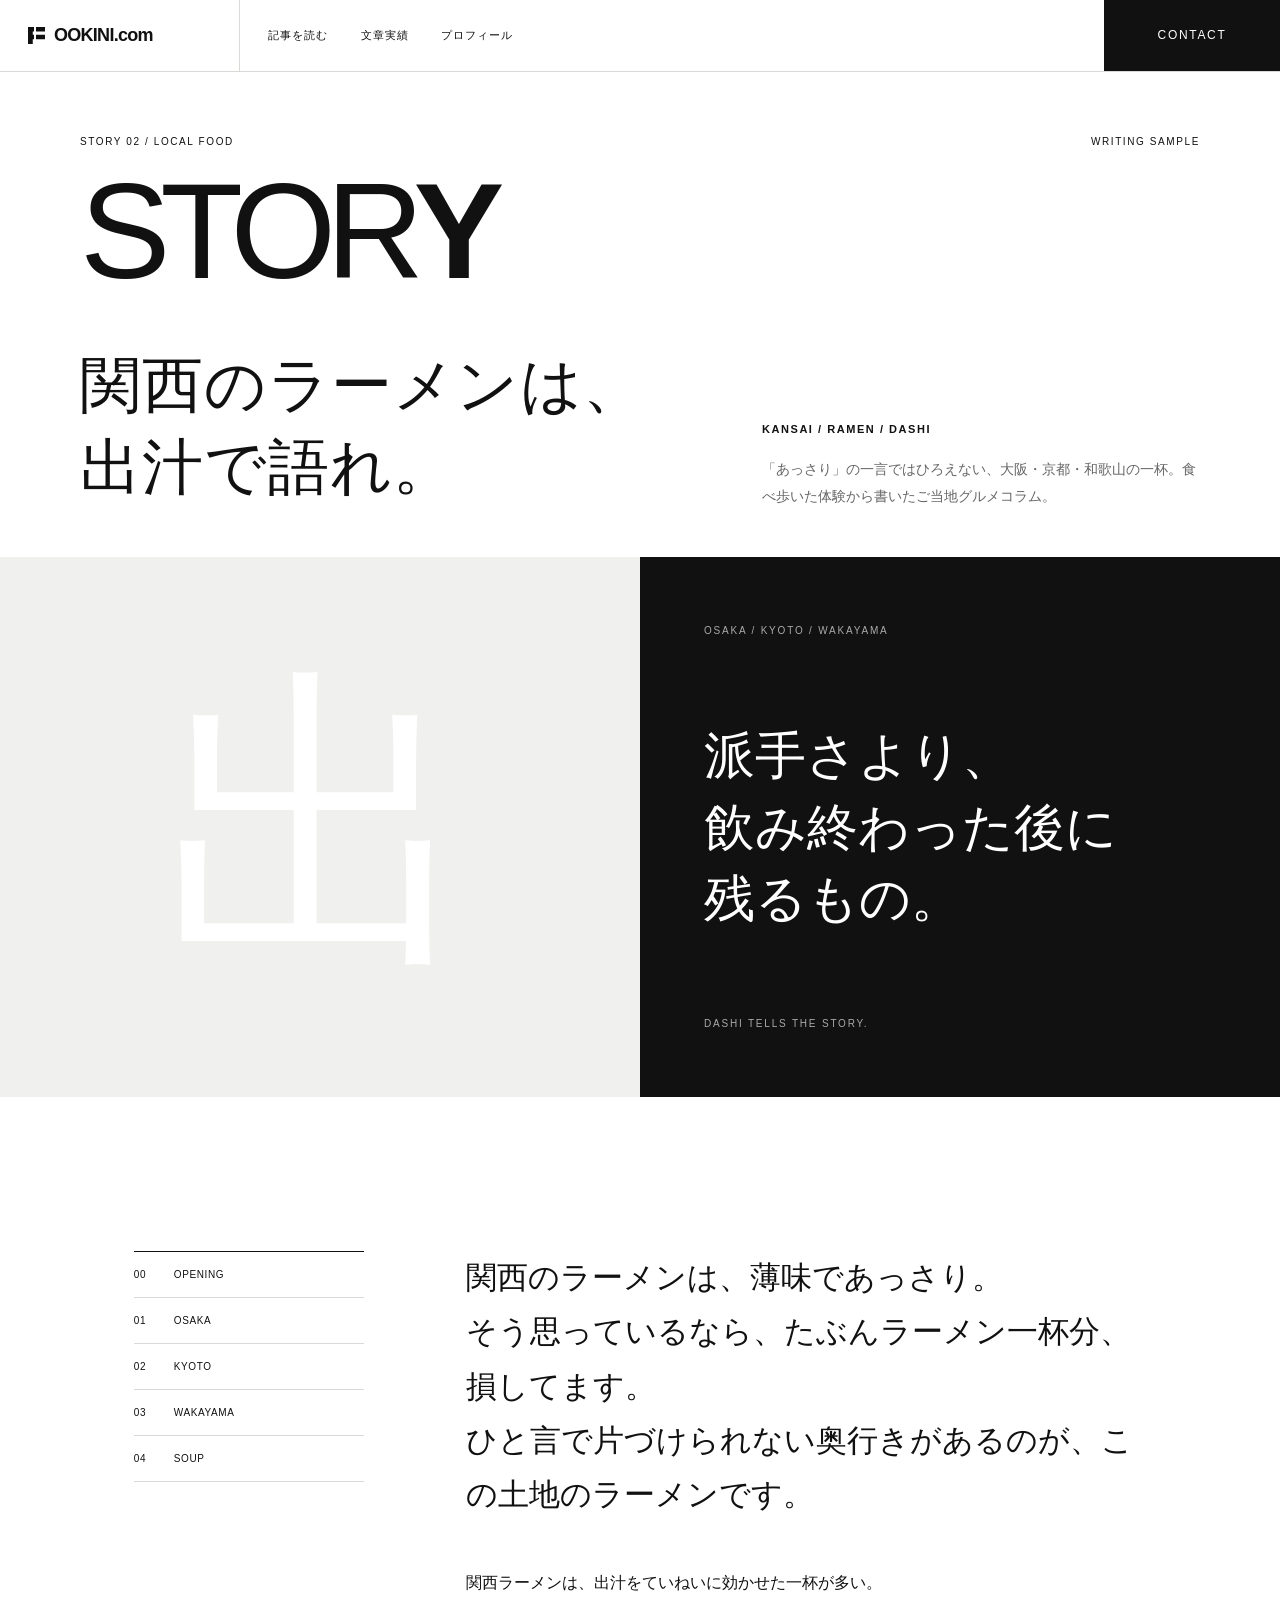
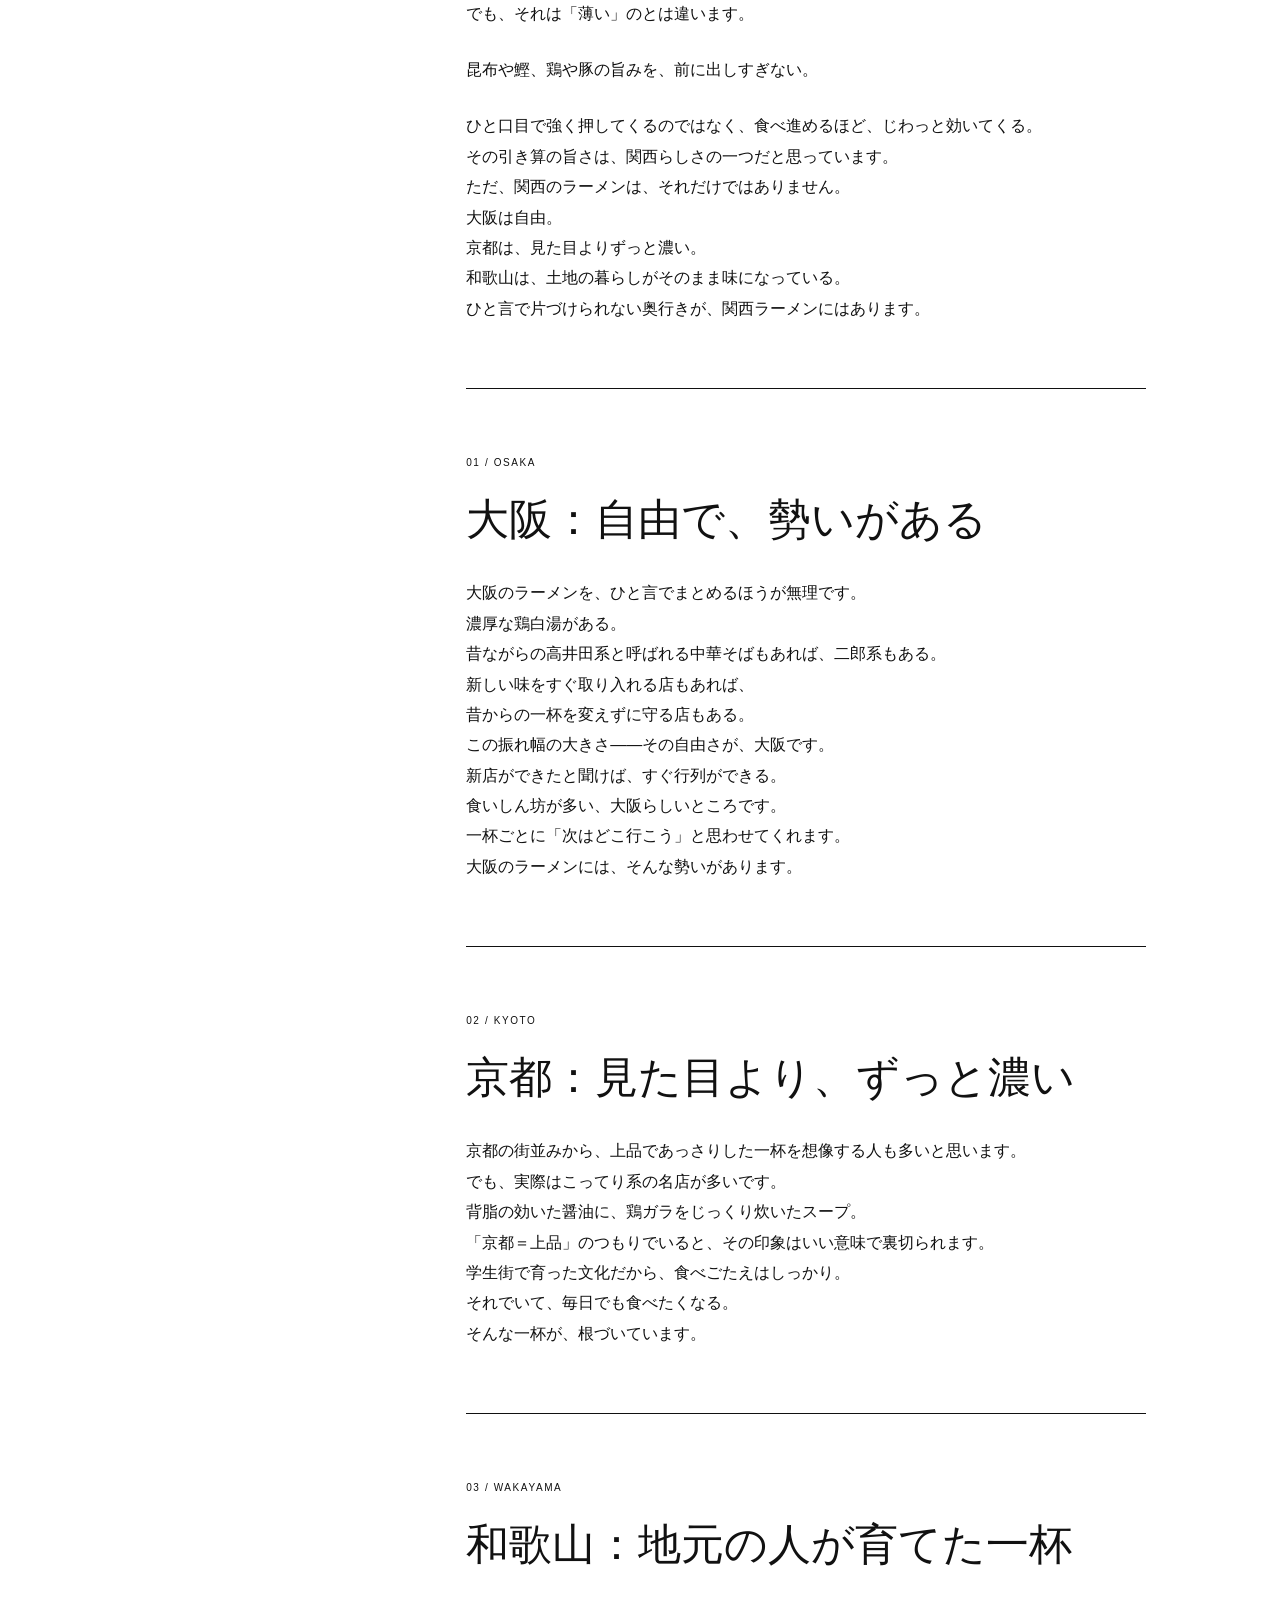
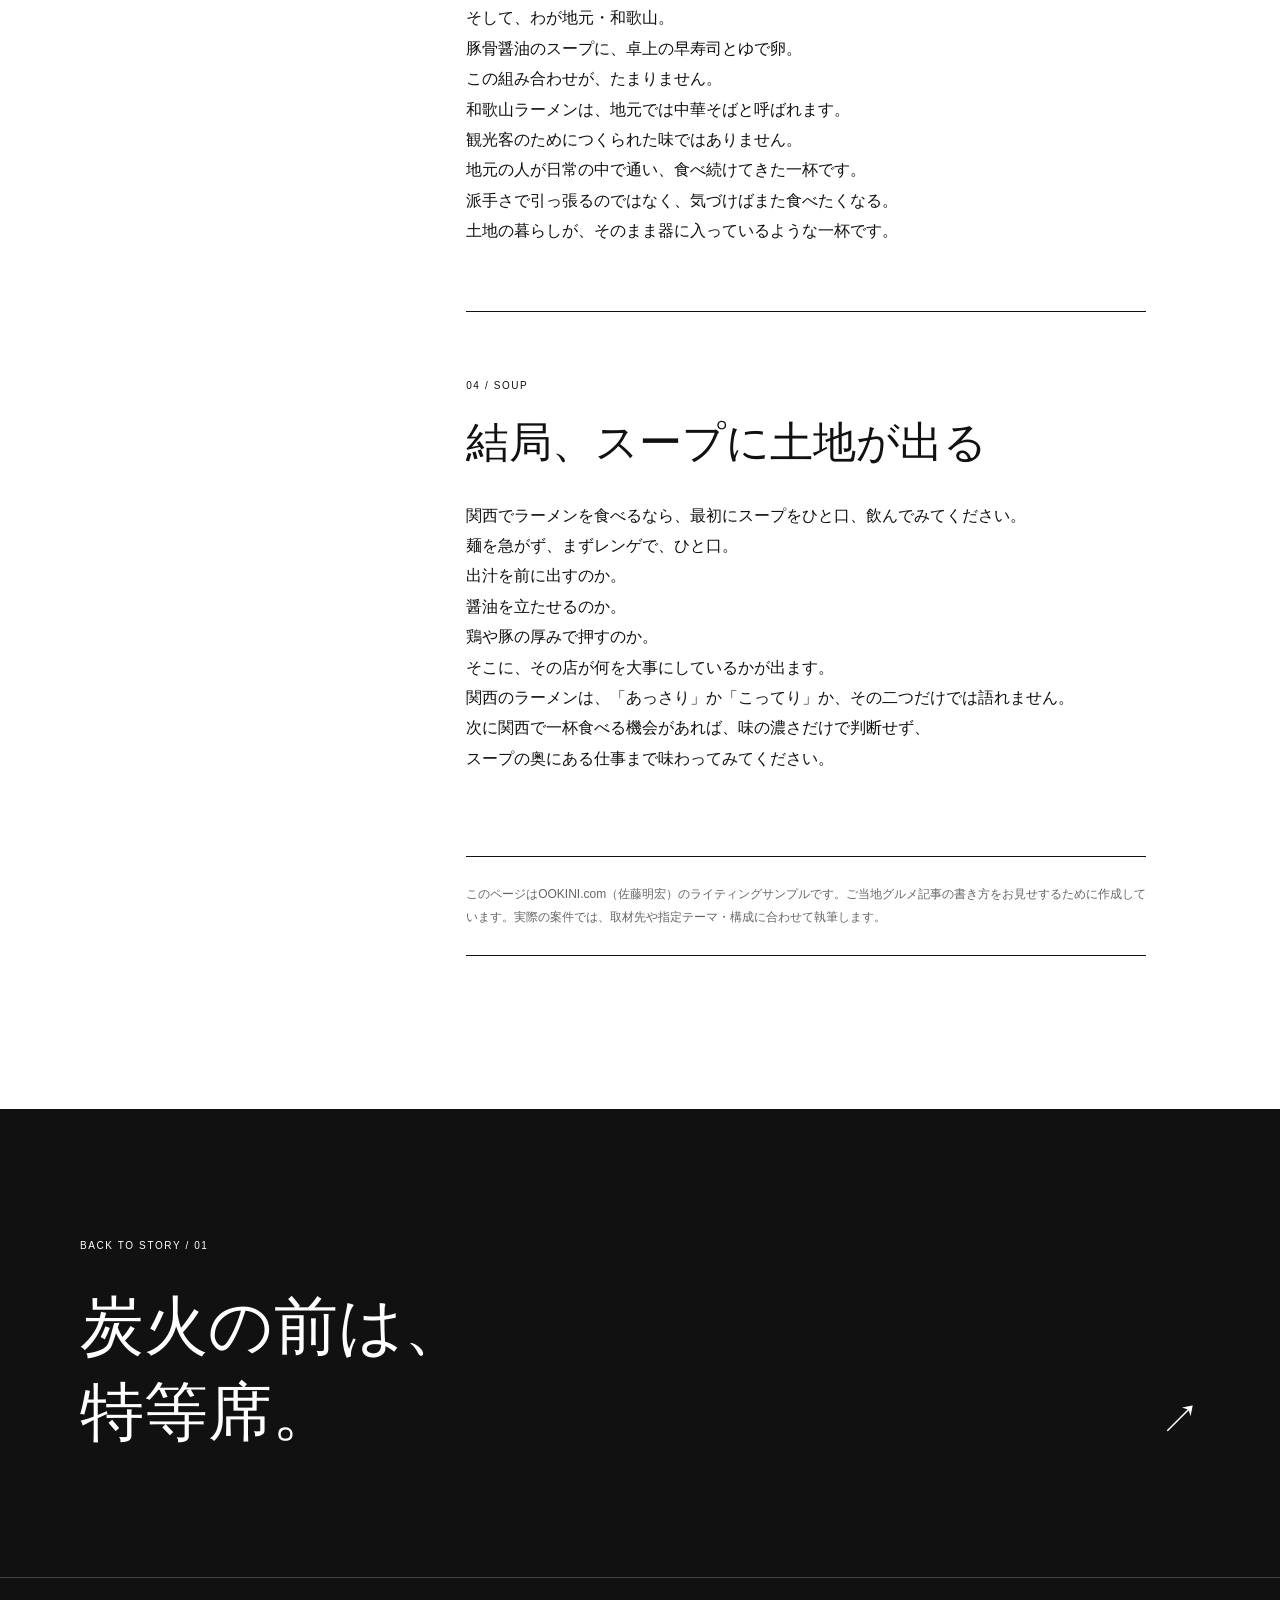
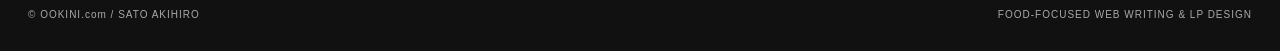
==== commit 42ba981d: "関西ラーメン記事: 結びの一文を「判断せず、」で改行" ====
--- a/articles/関西ご当地ラーメン.html
+++ b/articles/関西ご当地ラーメン.html
@@ -31,7 +31,7 @@
 <section class="chapter reveal" id="osaka"><span class="chapter-no">01 / OSAKA</span><h2>大阪：自由で、勢いがある</h2><p>大阪のラーメンを、ひと言でまとめるほうが無理です。<br>濃厚な鶏白湯がある。<br>昔ながらの高井田系と呼ばれる中華そばもあれば、二郎系もある。<br>新しい味をすぐ取り入れる店もあれば、<br>昔からの一杯を変えずに守る店もある。<br>この振れ幅の大きさ——その自由さが、大阪です。<br>新店ができたと聞けば、すぐ行列ができる。<br>食いしん坊が多い、大阪らしいところです。<br>一杯ごとに「次はどこ行こう」と思わせてくれます。<br>大阪のラーメンには、そんな勢いがあります。</p></section>
 <section class="chapter reveal" id="kyoto"><span class="chapter-no">02 / KYOTO</span><h2>京都：見た目より、ずっと濃い</h2><p>京都の街並みから、上品であっさりした一杯を想像する人も多いと思います。<br>でも、実際はこってり系の名店が多いです。<br>背脂の効いた醤油に、鶏ガラをじっくり炊いたスープ。<br>「京都＝上品」のつもりでいると、その印象はいい意味で裏切られます。<br>学生街で育った文化だから、食べごたえはしっかり。<br>それでいて、毎日でも食べたくなる。<br>そんな一杯が、根づいています。</p></section>
 <section class="chapter reveal" id="wakayama"><span class="chapter-no">03 / WAKAYAMA</span><h2>和歌山：地元の人が育てた一杯</h2><p>そして、わが地元・和歌山。<br>豚骨醤油のスープに、卓上の早寿司とゆで卵。<br>この組み合わせが、たまりません。<br>和歌山ラーメンは、地元では中華そばと呼ばれます。<br>観光客のためにつくられた味ではありません。<br>地元の人が日常の中で通い、食べ続けてきた一杯です。<br>派手さで引っ張るのではなく、気づけばまた食べたくなる。<br>土地の暮らしが、そのまま器に入っているような一杯です。</p></section>
-<section class="chapter reveal" id="soup"><span class="chapter-no">04 / SOUP</span><h2>結局、スープに土地が出る</h2><p>関西でラーメンを食べるなら、最初にスープをひと口、飲んでみてください。<br>麺を急がず、まずレンゲで、ひと口。<br>出汁を前に出すのか。<br>醤油を立たせるのか。<br>鶏や豚の厚みで押すのか。<br>そこに、その店が何を大事にしているかが出ます。<br>関西のラーメンは、「あっさり」か「こってり」か、その二つだけでは語れません。<br>次に関西で一杯食べる機会があれば、味の濃さだけで判断せず、スープの奥にある仕事まで味わってみてください。</p></section>
+<section class="chapter reveal" id="soup"><span class="chapter-no">04 / SOUP</span><h2>結局、スープに土地が出る</h2><p>関西でラーメンを食べるなら、最初にスープをひと口、飲んでみてください。<br>麺を急がず、まずレンゲで、ひと口。<br>出汁を前に出すのか。<br>醤油を立たせるのか。<br>鶏や豚の厚みで押すのか。<br>そこに、その店が何を大事にしているかが出ます。<br>関西のラーメンは、「あっさり」か「こってり」か、その二つだけでは語れません。<br>次に関西で一杯食べる機会があれば、味の濃さだけで判断せず、<br>スープの奥にある仕事まで味わってみてください。</p></section>
 <div class="note reveal">このページはOOKINI.com（佐藤明宏）のライティングサンプルです。ご当地グルメ記事の書き方をお見せするために作成しています。実際の案件では、取材先や指定テーマ・構成に合わせて執筆します。</div></article></section>
 <section class="next"><a class="shell" href="飲食店紹介_炭火焼鳥鳥八.html"><div><small>BACK TO STORY / 01</small><h2>炭火の前は、<br>特等席。</h2></div><span>↗</span></a></section>
 </main><footer><span>© OOKINI.com / SATO AKIHIRO</span><span>FOOD-FOCUSED WEB WRITING &amp; LP DESIGN</span></footer>
